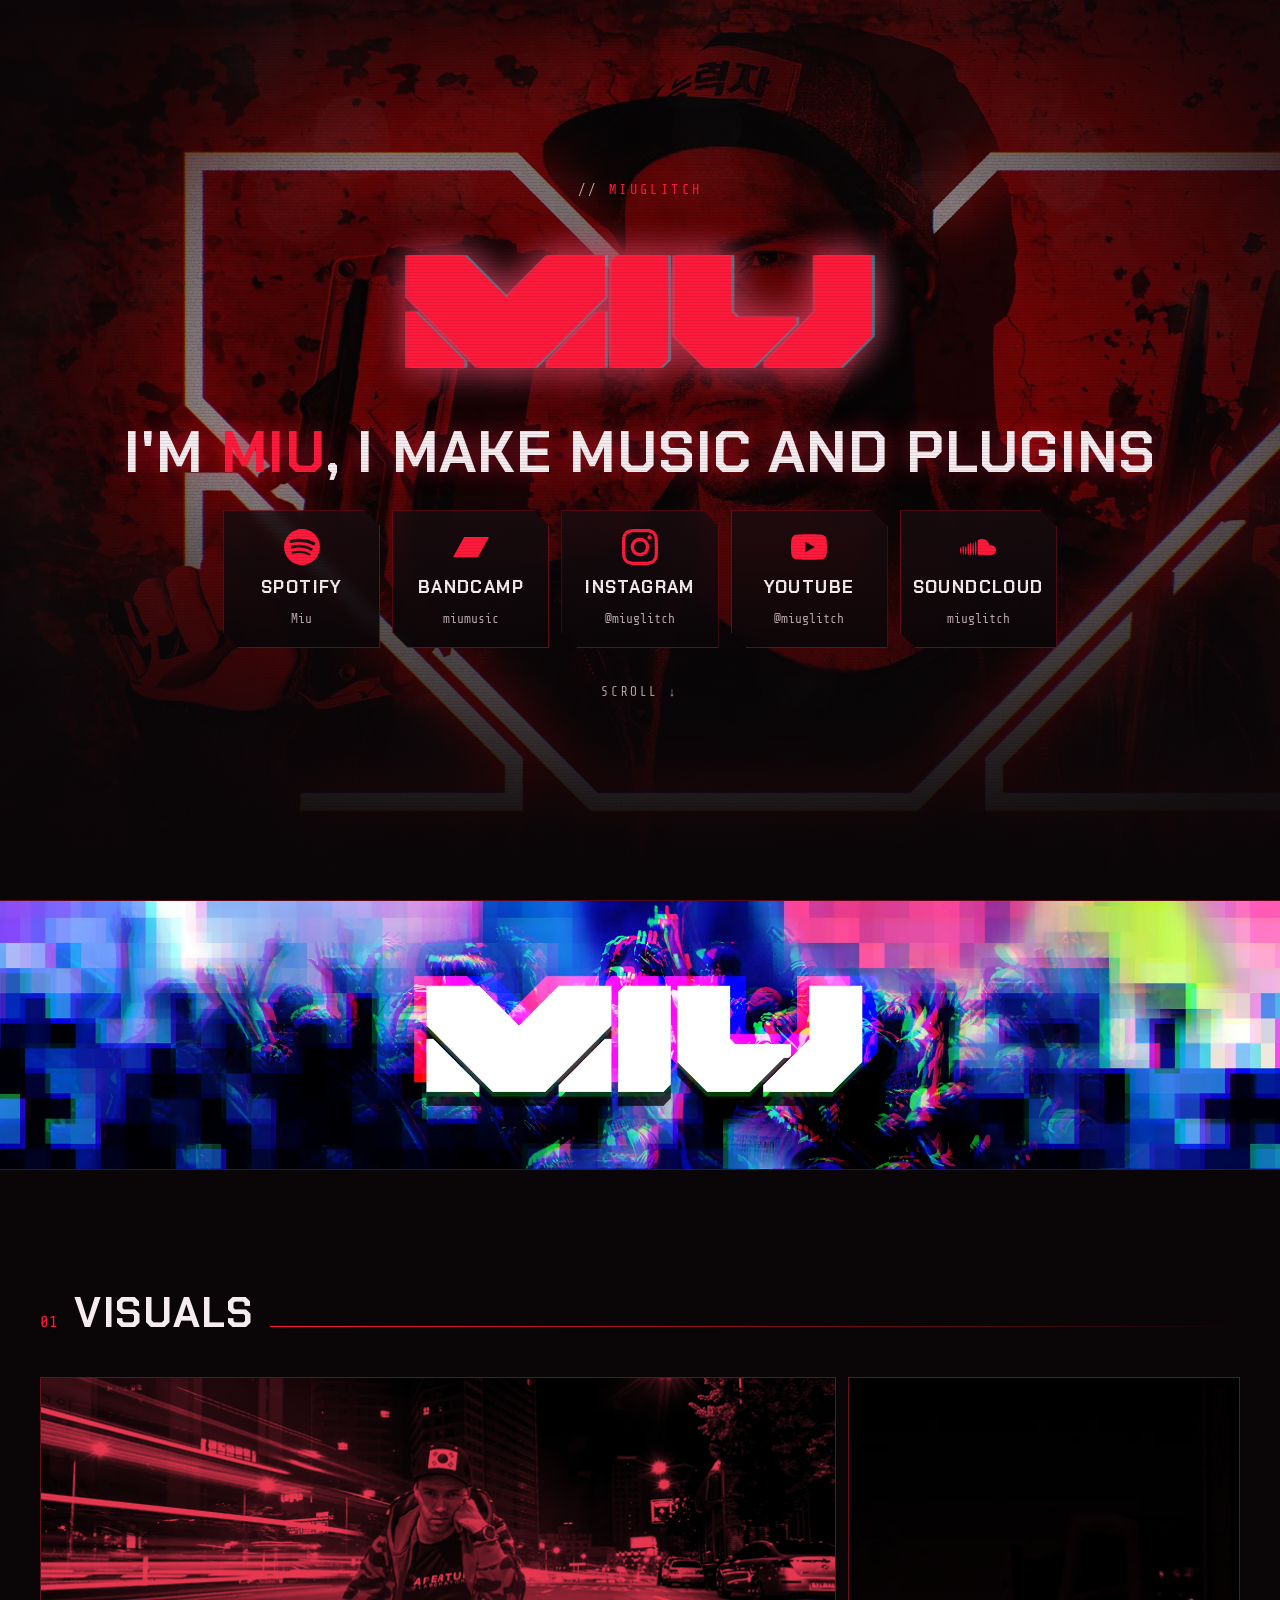
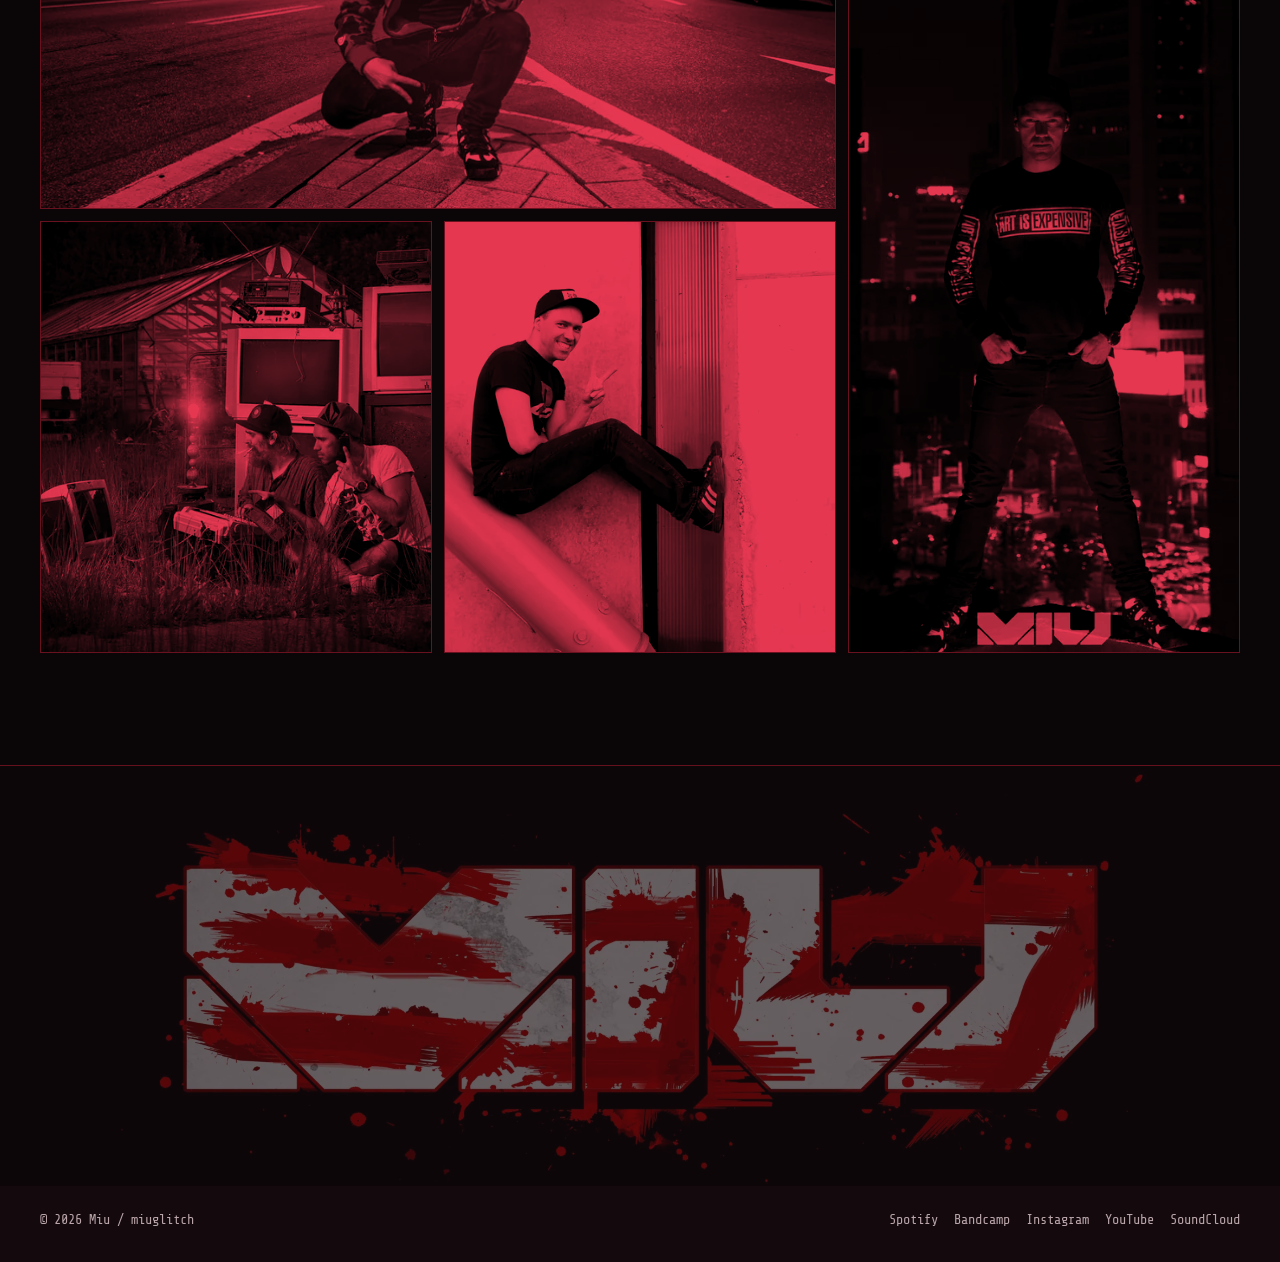
==== index.html @ 0fd90bd0 "Add Miu one-page site and launch checklist Co-Authored-By: Claude Opus 5.5 <noreply@anthropic.com> C" ====
<!doctype html>
<html lang="en">
<head>
  <meta charset="utf-8">
  <meta name="viewport" content="width=device-width, initial-scale=1">
  <title>Miu (miuglitch): music and audio plugins</title>
  <meta name="description" content="I'm Miu, I make music and plugins. Listen on Spotify, Bandcamp, SoundCloud and YouTube, and follow @miuglitch on Instagram.">
  <link rel="canonical" href="https://miuglitch.com/">
  <meta name="theme-color" content="#0a0608">
  <meta name="color-scheme" content="dark">
  <meta name="referrer" content="strict-origin-when-cross-origin">

  <!-- Favicons and touch icons -->
  <link rel="icon" href="favicon.ico" sizes="32x32">
  <link rel="icon" href="favicon.svg" type="image/svg+xml">
  <link rel="apple-touch-icon" href="apple-touch-icon.png">
  <link rel="manifest" href="site.webmanifest">

  <!-- Open Graph / social previews -->
  <meta property="og:type" content="website">
  <meta property="og:site_name" content="Miu">
  <meta property="og:title" content="Miu (miuglitch): music and audio plugins">
  <meta property="og:description" content="I'm Miu, I make music and plugins.">
  <meta property="og:url" content="https://miuglitch.com/">
  <meta property="og:image" content="https://miuglitch.com/og-image.jpg">
  <meta property="og:image:width" content="1200">
  <meta property="og:image:height" content="630">
  <meta property="og:image:alt" content="Miu in red light behind a glowing M logo">
  <meta property="og:locale" content="en_US">
  <meta name="twitter:card" content="summary_large_image">
  <meta name="twitter:title" content="Miu (miuglitch): music and audio plugins">
  <meta name="twitter:description" content="I'm Miu, I make music and plugins.">
  <meta name="twitter:image" content="https://miuglitch.com/og-image.jpg">
  <meta name="twitter:image:alt" content="Miu in red light behind a glowing M logo">

  <!-- Fonts are self-hosted: no third-party requests -->
  <link rel="preload" href="fonts/chakra-petch-latin-700-normal.woff2" as="font" type="font/woff2" crossorigin>
  <link rel="preload" as="image" href="img/hero-1600.webp" imagesrcset="img/hero-960.webp 960w, img/hero-1600.webp 1600w, img/hero-2048.webp 2048w" imagesizes="100vw" type="image/webp">
  <link rel="stylesheet" href="styles.css">

  <script type="application/ld+json">
  {
    "@context": "https://schema.org",
    "@type": "MusicGroup",
    "name": "Miu",
    "alternateName": "miuglitch",
    "url": "https://miuglitch.com/",
    "image": "https://miuglitch.com/og-image.jpg",
    "logo": "https://miuglitch.com/icons/icon-512.png",
    "description": "Miu makes music and audio plugins.",
    "sameAs": [
      "https://open.spotify.com/artist/52mRmJo0LxvODr6FIWh1Dh",
      "https://miumusic.bandcamp.com/",
      "https://www.instagram.com/miuglitch/",
      "https://www.youtube.com/@miuglitch",
      "https://soundcloud.com/miuglitch"
    ]
  }
  </script>
</head>
<body>
  <svg class="sprite" width="0" height="0" aria-hidden="true" focusable="false">
    <symbol id="i-spotify" viewBox="0 0 24 24"><path d="M12 0C5.4 0 0 5.4 0 12s5.4 12 12 12 12-5.4 12-12S18.66 0 12 0zm5.521 17.34c-.24.359-.66.48-1.021.24-2.82-1.74-6.36-2.101-10.561-1.141-.418.122-.779-.179-.899-.539-.12-.421.18-.78.54-.9 4.56-1.021 8.52-.6 11.64 1.32.42.18.479.659.301 1.02zm1.44-3.3c-.301.42-.841.6-1.262.3-3.239-1.98-8.159-2.58-11.939-1.38-.479.12-1.02-.12-1.14-.6-.12-.48.12-1.021.6-1.141C9.6 9.9 15 10.561 18.72 12.84c.361.181.54.78.241 1.2zm.12-3.36C15.24 8.4 8.82 8.16 5.16 9.301c-.6.179-1.2-.181-1.38-.721-.18-.601.18-1.2.72-1.381 4.26-1.26 11.28-1.02 15.721 1.621.539.3.719 1.02.419 1.56-.299.421-1.02.599-1.559.3z"/></symbol>
    <symbol id="i-bandcamp" viewBox="0 0 24 24"><path d="M0 18.75l7.437-13.5H24l-7.438 13.5H0z"/></symbol>
    <symbol id="i-instagram" viewBox="0 0 24 24"><path d="M7.0301.084c-1.2768.0602-2.1487.264-2.911.5634-.7888.3075-1.4575.72-2.1228 1.3877-.6652.6677-1.075 1.3368-1.3802 2.127-.2954.7638-.4956 1.6365-.552 2.914-.0564 1.2775-.0689 1.6882-.0626 4.947.0062 3.2586.0206 3.6671.0825 4.9473.061 1.2765.264 2.1482.5635 2.9107.308.7889.72 1.4573 1.388 2.1228.6679.6655 1.3365 1.0743 2.1285 1.38.7632.295 1.6361.4961 2.9134.552 1.2773.056 1.6884.069 4.9462.0627 3.2578-.0062 3.668-.0207 4.9478-.0814 1.28-.0607 2.147-.2652 2.9098-.5633.7889-.3086 1.4578-.72 2.1228-1.3881.665-.6682 1.0745-1.3378 1.3795-2.1284.2957-.7632.4966-1.636.552-2.9124.056-1.2809.0692-1.6898.063-4.948-.0063-3.2583-.021-3.6668-.0817-4.9465-.0607-1.2797-.264-2.1487-.5633-2.9117-.3084-.7889-.72-1.4568-1.3876-2.1228C21.2982 1.33 20.628.9208 19.8378.6165 19.074.321 18.2017.1197 16.9244.0645 15.6471.0093 15.236-.005 11.977.0014 8.718.0076 8.31.0215 7.0301.0839m.1402 21.6932c-1.17-.0509-1.8053-.2453-2.2287-.408-.5606-.216-.96-.4771-1.3819-.895-.422-.4178-.6811-.8186-.9-1.378-.1644-.4234-.3624-1.058-.4171-2.228-.0595-1.2645-.072-1.6442-.079-4.848-.007-3.2037.0053-3.583.0607-4.848.05-1.169.2456-1.805.408-2.2282.216-.5613.4762-.96.895-1.3816.4188-.4217.8184-.6814 1.3783-.9003.423-.1651 1.0575-.3614 2.227-.4171 1.2655-.06 1.6447-.072 4.848-.079 3.2033-.007 3.5835.005 4.8495.0608 1.169.0508 1.8053.2445 2.228.408.5608.216.96.4754 1.3816.895.4217.4194.6816.8176.9005 1.3787.1653.4217.3617 1.056.4169 2.2263.0602 1.2655.0739 1.645.0796 4.848.0058 3.203-.0055 3.5834-.061 4.848-.051 1.17-.245 1.8055-.408 2.2294-.216.5604-.4763.96-.8954 1.3814-.419.4215-.8181.6811-1.3783.9-.4224.1649-1.0577.3617-2.2262.4174-1.2656.0595-1.6448.072-4.8493.079-3.2045.007-3.5825-.006-4.848-.0608M16.953 5.5864A1.44 1.44 0 1 0 18.39 4.144a1.44 1.44 0 0 0-1.437 1.4424M5.8385 12.012c.0067 3.4032 2.7706 6.1557 6.173 6.1493 3.4026-.0065 6.157-2.7701 6.1506-6.1733-.0065-3.4032-2.771-6.1565-6.174-6.1498-3.403.0067-6.156 2.771-6.1496 6.1738M8 12.0077a4 4 0 1 1 4.008 3.9921A3.9996 3.9996 0 0 1 8 12.0077"/></symbol>
    <symbol id="i-youtube" viewBox="0 0 24 24"><path d="M23.498 6.186a3.016 3.016 0 0 0-2.122-2.136C19.505 3.545 12 3.545 12 3.545s-7.505 0-9.377.505A3.017 3.017 0 0 0 .502 6.186C0 8.07 0 12 0 12s0 3.93.502 5.814a3.016 3.016 0 0 0 2.122 2.136c1.871.505 9.376.505 9.376.505s7.505 0 9.377-.505a3.015 3.015 0 0 0 2.122-2.136C24 15.93 24 12 24 12s0-3.93-.502-5.814zM9.545 15.568V8.432L15.818 12l-6.273 3.568z"/></symbol>
    <symbol id="i-soundcloud" viewBox="0 0 24 24"><path d="M23.999 14.165c-.052 1.796-1.612 3.169-3.4 3.169h-8.18a.68.68 0 0 1-.675-.683V7.862a.747.747 0 0 1 .452-.724s.75-.513 2.333-.513a5.364 5.364 0 0 1 2.763.755 5.433 5.433 0 0 1 2.57 3.54c.282-.08.574-.121.868-.12.884 0 1.73.358 2.347.992s.948 1.49.922 2.373ZM10.721 8.421c.247 2.98.427 5.697 0 8.672a.264.264 0 0 1-.53 0c-.395-2.946-.22-5.718 0-8.672a.264.264 0 0 1 .53 0ZM9.072 9.448c.285 2.659.37 4.986-.006 7.655a.277.277 0 0 1-.55 0c-.331-2.63-.256-5.02 0-7.655a.277.277 0 0 1 .556 0Zm-1.663-.257c.27 2.726.39 5.171 0 7.904a.266.266 0 0 1-.532 0c-.38-2.69-.257-5.21 0-7.904a.266.266 0 0 1 .532 0Zm-1.647.77a26.108 26.108 0 0 1-.008 7.147.272.272 0 0 1-.542 0 27.955 27.955 0 0 1 0-7.147.275.275 0 0 1 .55 0Zm-1.67 1.769c.421 1.865.228 3.5-.029 5.388a.257.257 0 0 1-.514 0c-.21-1.858-.398-3.549 0-5.389a.272.272 0 0 1 .543 0Zm-1.655-.273c.388 1.897.26 3.508-.01 5.412-.026.28-.514.283-.54 0-.244-1.878-.347-3.54-.01-5.412a.283.283 0 0 1 .56 0Zm-1.668.911c.4 1.268.257 2.292-.026 3.572a.257.257 0 0 1-.514 0c-.241-1.262-.354-2.312-.023-3.572a.283.283 0 0 1 .563 0Z"/></symbol>
  </svg>

  <a class="skip-link" href="#links">Skip to links</a>

  <header class="hero">
    <picture class="hero__bg">
      <source type="image/webp" srcset="img/hero-960.webp 960w, img/hero-1600.webp 1600w, img/hero-2048.webp 2048w" sizes="100vw">
      <img src="img/hero-1600.jpg" srcset="img/hero-960.jpg 960w, img/hero-1600.jpg 1600w, img/hero-2048.jpg 2048w" sizes="100vw" width="1600" height="900" alt="" fetchpriority="high" decoding="async">
    </picture>

    <div class="hero__inner">
      <p class="tag">miuglitch</p>

      <img class="logo" src="logo.svg" width="1332" height="432" alt="Miu">

      <h1 class="headline glitch" data-text="I'M MIU, I MAKE MUSIC AND PLUGINS">
        I'm <span class="accent">Miu</span>, I make music and plugins
      </h1>

      <nav id="links" aria-label="Miu on other sites">
        <ul class="socials">
          <li>
            <a class="social" href="https://open.spotify.com/artist/52mRmJo0LxvODr6FIWh1Dh" rel="me noopener">
              <svg aria-hidden="true"><use href="#i-spotify"/></svg>
              <span class="social__name">Spotify</span>
              <span class="social__handle">Miu</span>
            </a>
          </li>
          <li>
            <a class="social" href="https://miumusic.bandcamp.com/" rel="me noopener">
              <svg aria-hidden="true"><use href="#i-bandcamp"/></svg>
              <span class="social__name">Bandcamp</span>
              <span class="social__handle">miumusic</span>
            </a>
          </li>
          <li>
            <a class="social" href="https://www.instagram.com/miuglitch/" rel="me noopener">
              <svg aria-hidden="true"><use href="#i-instagram"/></svg>
              <span class="social__name">Instagram</span>
              <span class="social__handle">@miuglitch</span>
            </a>
          </li>
          <li>
            <a class="social" href="https://www.youtube.com/@miuglitch" rel="me noopener">
              <svg aria-hidden="true"><use href="#i-youtube"/></svg>
              <span class="social__name">YouTube</span>
              <span class="social__handle">@miuglitch</span>
            </a>
          </li>
          <li>
            <a class="social" href="https://soundcloud.com/miuglitch" rel="me noopener">
              <svg aria-hidden="true"><use href="#i-soundcloud"/></svg>
              <span class="social__name">SoundCloud</span>
              <span class="social__handle">miuglitch</span>
            </a>
          </li>
        </ul>
      </nav>

      <a class="scroll-hint" href="#gallery">Scroll &darr;</a>
    </div>
  </header>

  <main>
    <div class="banner">
      <picture>
        <source type="image/webp" srcset="img/banner-1240.webp 1240w, img/banner-2480.webp 2480w" sizes="100vw">
        <img src="img/banner-1240.jpg" srcset="img/banner-1240.jpg 1240w, img/banner-2480.jpg 2480w" sizes="100vw" width="2480" height="520" alt="The Miu logo over a glitched, neon-lit concert crowd" loading="lazy" decoding="async">
      </picture>
    </div>

    <section id="gallery" class="section" aria-labelledby="gallery-title">
      <div class="section__head">
        <span class="idx">01</span>
        <h2 id="gallery-title">Visuals</h2>
        <span class="rule" aria-hidden="true"></span>
      </div>

      <div class="gallery">
        <figure class="shot shot--a">
          <picture>
            <source type="image/webp" srcset="img/crossing-800.webp 800w, img/crossing-1600.webp 1600w" sizes="(max-width: 900px) 100vw, 800px">
            <img src="img/crossing-800.jpg" srcset="img/crossing-800.jpg 800w, img/crossing-1600.jpg 1600w" sizes="(max-width: 900px) 100vw, 800px" width="1600" height="855" alt="Miu crouching on a city street at night with light trails behind" loading="lazy" decoding="async">
          </picture>
        </figure>
        <figure class="shot shot--b">
          <picture>
            <source type="image/webp" srcset="img/rex-600.webp 600w, img/rex-1200.webp 1200w" sizes="(max-width: 900px) 50vw, 400px">
            <img src="img/rex-600.jpg" srcset="img/rex-600.jpg 600w, img/rex-1200.jpg 1200w" sizes="(max-width: 900px) 50vw, 400px" width="1200" height="2084" alt="Miu standing on a rooftop above a city at night" loading="lazy" decoding="async">
          </picture>
        </figure>
        <figure class="shot shot--c">
          <picture>
            <source type="image/webp" srcset="img/wall-800.webp 800w, img/wall-1600.webp 1600w" sizes="(max-width: 900px) 50vw, 400px">
            <img src="img/wall-800.jpg" srcset="img/wall-800.jpg 800w, img/wall-1600.jpg 1600w" sizes="(max-width: 900px) 50vw, 400px" width="1600" height="992" alt="Miu and a friend sitting in tall grass in front of a wall of old TVs and stereo gear" loading="lazy" decoding="async">
          </picture>
        </figure>
        <figure class="shot shot--d">
          <picture>
            <source type="image/webp" srcset="img/miu-800.webp 800w, img/miu-1600.webp 1600w" sizes="(max-width: 900px) 50vw, 400px">
            <img src="img/miu-800.jpg" srcset="img/miu-800.jpg 800w, img/miu-1600.jpg 1600w" sizes="(max-width: 900px) 50vw, 400px" width="1600" height="1066" alt="Miu sitting on a railing, smiling and making a peace sign" loading="lazy" decoding="async">
          </picture>
        </figure>
      </div>
    </section>
  </main>

  <footer class="footer">
    <div class="footer__art" aria-hidden="true">
      <picture>
        <source type="image/webp" srcset="img/splatter-960.webp 960w, img/splatter-1920.webp 1920w" sizes="100vw">
        <img src="img/splatter-960.jpg" srcset="img/splatter-960.jpg 960w, img/splatter-1920.jpg 1920w" sizes="100vw" width="1920" height="1080" alt="" loading="lazy" decoding="async">
      </picture>
    </div>
    <div class="footer__bar">
      <span>&copy; 2026 Miu / miuglitch</span>
      <ul class="footer__links">
        <li><a href="https://open.spotify.com/artist/52mRmJo0LxvODr6FIWh1Dh">Spotify</a></li>
        <li><a href="https://miumusic.bandcamp.com/">Bandcamp</a></li>
        <li><a href="https://www.instagram.com/miuglitch/">Instagram</a></li>
        <li><a href="https://www.youtube.com/@miuglitch">YouTube</a></li>
        <li><a href="https://soundcloud.com/miuglitch">SoundCloud</a></li>
      </ul>
    </div>
  </footer>
</body>
</html>
---- styles.css ----
/* Miu — one-page site. No JavaScript needed. */

@font-face {
  font-family: "Chakra Petch";
  src: url("fonts/chakra-petch-latin-500-normal.woff2") format("woff2");
  font-weight: 500;
  font-display: swap;
}
@font-face {
  font-family: "Chakra Petch";
  src: url("fonts/chakra-petch-latin-700-normal.woff2") format("woff2");
  font-weight: 700;
  font-display: swap;
}
@font-face {
  font-family: "Share Tech Mono";
  src: url("fonts/share-tech-mono-latin-400-normal.woff2") format("woff2");
  font-weight: 400;
  font-display: swap;
}

:root {
  --bg: #0a0608;
  --bg-2: #140a0d;
  --panel: #1a0c10;
  --red: #ff1a3c;
  --red-deep: #b0001c;
  --red-glow: rgba(255, 26, 60, 0.55);
  --cyan: #19f0ff;
  --text: #f4ecee;
  --muted: #b9a5aa;
  --line: rgba(255, 26, 60, 0.35);
  --display: "Chakra Petch", "Arial Narrow", system-ui, sans-serif;
  --mono: "Share Tech Mono", ui-monospace, "SFMono-Regular", Menlo, monospace;
  color-scheme: dark;
}

*, *::before, *::after { box-sizing: border-box; }

html { background: var(--bg); scroll-behavior: smooth; }

body {
  margin: 0;
  min-height: 100vh;
  background: var(--bg);
  color: var(--text);
  font-family: var(--display);
  font-weight: 500;
  line-height: 1.5;
  -webkit-font-smoothing: antialiased;
  overflow-x: hidden;
}

img { display: block; max-width: 100%; height: auto; }

a { color: inherit; }

.skip-link {
  position: absolute;
  left: 1rem;
  top: -4rem;
  z-index: 100;
  padding: 0.6rem 1rem;
  background: var(--red);
  color: #000;
  font-weight: 700;
  text-decoration: none;
}
.skip-link:focus { top: 1rem; }

:focus-visible {
  outline: 2px solid var(--cyan);
  outline-offset: 3px;
}

/* Scanlines over the whole page */
body::after {
  content: "";
  pointer-events: none;
  position: fixed;
  inset: 0;
  z-index: 50;
  background: repeating-linear-gradient(
    to bottom,
    rgba(0, 0, 0, 0) 0,
    rgba(0, 0, 0, 0) 2px,
    rgba(0, 0, 0, 0.18) 3px
  );
  mix-blend-mode: multiply;
}

/* ---------- HERO ---------- */

.hero {
  position: relative;
  min-height: 100svh;
  display: grid;
  place-items: center;
  padding: clamp(2.5rem, 6vh, 5rem) 1rem clamp(3rem, 8vh, 6rem);
  isolation: isolate;
  overflow: hidden;
}

.hero__bg,
.hero__bg img {
  position: absolute;
  inset: 0;
  width: 100%;
  height: 100%;
  object-fit: cover;
  object-position: 50% 30%;
  z-index: -2;
}

.hero::before {
  content: "";
  position: absolute;
  inset: 0;
  z-index: -1;
  background:
    radial-gradient(ellipse at 50% 45%, rgba(10, 6, 8, 0.62) 0%, rgba(10, 6, 8, 0.45) 45%, rgba(10, 6, 8, 0.8) 85%),
    linear-gradient(to bottom, rgba(10, 6, 8, 0.15) 0%, rgba(10, 6, 8, 0) 50%, var(--bg) 98%);
}

.hero__inner {
  width: min(100%, 1040px);
  display: flex;
  flex-direction: column;
  align-items: center;
  text-align: center;
  gap: clamp(1.25rem, 3vh, 2rem);
}

.tag {
  font-family: var(--mono);
  font-size: 0.85rem;
  letter-spacing: 0.25em;
  text-transform: uppercase;
  color: var(--red);
  margin: 0;
}
.tag::before { content: "// "; color: var(--muted); }

.logo {
  width: min(78vw, 520px);
  height: auto;
  filter: drop-shadow(0 0 18px var(--red-glow)) drop-shadow(3px 0 0 rgba(25, 240, 255, 0.55)) drop-shadow(-3px 0 0 rgba(255, 26, 60, 0.9));
  animation: flicker 6s infinite steps(1);
}

.headline {
  position: relative;
  margin: 0;
  font-weight: 700;
  font-size: clamp(1.6rem, 5.2vw, 3.6rem);
  line-height: 1.05;
  letter-spacing: 0.02em;
  text-transform: uppercase;
  text-shadow: 0 0 22px var(--red-glow);
}
.headline .accent { color: var(--red); }

/* Glitch layers, driven by data-text */
.glitch { position: relative; }
.glitch::before,
.glitch::after {
  content: attr(data-text);
  position: absolute;
  inset: 0;
  pointer-events: none;
  opacity: 0;
}
.glitch::before {
  color: var(--cyan);
  transform: translate(-2px, 0);
  clip-path: inset(0 0 62% 0);
  animation: glitch-a 3.2s infinite steps(2);
  mix-blend-mode: screen;
}
.glitch::after {
  color: var(--red);
  transform: translate(2px, 0);
  clip-path: inset(58% 0 0 0);
  animation: glitch-b 2.7s infinite steps(2);
  mix-blend-mode: screen;
}

/* ---------- SOCIAL LINKS ---------- */

.socials {
  list-style: none;
  margin: 0;
  padding: 0;
  width: 100%;
  display: grid;
  grid-template-columns: repeat(5, minmax(0, 1fr));
  gap: 0.75rem;
}

.social {
  --c: var(--red);
  position: relative;
  display: flex;
  flex-direction: column;
  align-items: center;
  justify-content: center;
  gap: 0.6rem;
  min-height: 132px;
  padding: 1.1rem 0.75rem;
  text-decoration: none;
  background: linear-gradient(180deg, rgba(26, 12, 16, 0.85), rgba(10, 6, 8, 0.92));
  border: 1px solid var(--line);
  clip-path: polygon(0 0, calc(100% - 16px) 0, 100% 16px, 100% 100%, 16px 100%, 0 calc(100% - 16px));
  transition: transform 0.15s ease, background 0.15s ease, border-color 0.15s ease, color 0.15s ease;
  backdrop-filter: blur(4px);
}
.social::before {
  /* corner notch line */
  content: "";
  position: absolute;
  top: 0;
  right: 0;
  width: 23px;
  height: 1px;
  background: var(--red);
  transform-origin: right top;
  transform: rotate(45deg) translate(0, -0.5px);
}
.social svg {
  width: 36px;
  height: 36px;
  fill: var(--red);
  transition: fill 0.15s ease, transform 0.15s ease;
}
.social__name {
  font-weight: 700;
  font-size: 1.1rem;
  letter-spacing: 0.08em;
  text-transform: uppercase;
}
.social__handle {
  font-family: var(--mono);
  font-size: 0.8rem;
  color: var(--muted);
}

.social:hover,
.social:focus-visible {
  background: var(--red);
  border-color: var(--red);
  color: #0a0608;
  transform: translateY(-3px);
  box-shadow: 0 0 28px var(--red-glow);
}
.social:hover svg,
.social:focus-visible svg { fill: #0a0608; transform: scale(1.08); }
.social:hover .social__handle,
.social:focus-visible .social__handle { color: #2a0a10; }
.social:focus-visible { outline-color: var(--cyan); }

.scroll-hint {
  margin-top: 0.5rem;
  font-family: var(--mono);
  font-size: 0.8rem;
  letter-spacing: 0.2em;
  text-transform: uppercase;
  color: var(--muted);
  text-decoration: none;
}
.scroll-hint:hover { color: var(--red); }

/* ---------- BANNER ---------- */

.banner {
  position: relative;
  border-block: 1px solid var(--line);
  background: #000;
}
.banner img { width: 100%; aspect-ratio: 2480 / 520; object-fit: cover; }

/* ---------- GALLERY ---------- */

.section {
  width: min(100% - 2rem, 1200px);
  margin-inline: auto;
  padding-block: clamp(3.5rem, 9vw, 7rem);
}

.section__head {
  display: flex;
  align-items: baseline;
  gap: 1rem;
  margin-bottom: 2rem;
}
.section__head h2 {
  margin: 0;
  font-size: clamp(1.6rem, 4vw, 2.6rem);
  text-transform: uppercase;
  letter-spacing: 0.04em;
}
.section__head .rule {
  flex: 1;
  height: 1px;
  background: linear-gradient(90deg, var(--red), transparent);
}
.section__head .idx { font-family: var(--mono); color: var(--red); }

.gallery {
  display: grid;
  grid-template-columns: repeat(12, 1fr);
  grid-auto-rows: clamp(140px, 17vw, 210px);
  gap: 0.75rem;
}
.shot {
  position: relative;
  margin: 0;
  overflow: hidden;
  background: var(--panel);
  border: 1px solid var(--line);
}
.shot img {
  width: 100%;
  height: 100%;
  object-fit: cover;
  filter: grayscale(1) contrast(1.15) brightness(0.9);
  transition: filter 0.35s ease, transform 0.6s ease;
}
.shot::after {
  /* red duotone wash */
  content: "";
  position: absolute;
  inset: 0;
  background: var(--red);
  mix-blend-mode: multiply;
  opacity: 0.85;
  transition: opacity 0.35s ease;
  pointer-events: none;
}
.shot:hover img { filter: none; transform: scale(1.03); }
.shot:hover::after { opacity: 0; }

.shot--a { grid-column: 1 / span 8; grid-row: span 2; }
.shot--b { grid-column: 9 / span 4; grid-row: span 4; }
.shot--c { grid-column: 1 / span 4; grid-row: span 2; }
.shot--d { grid-column: 5 / span 4; grid-row: span 2; }
.shot--a img { object-position: 50% 45%; }
.shot--b img { object-position: 50% 30%; }
.shot--c img { object-position: 40% 40%; }
.shot--d img { object-position: 60% 50%; }

/* ---------- FOOTER ---------- */

.footer {
  position: relative;
  border-top: 1px solid var(--line);
  background: var(--bg-2);
  overflow: hidden;
}
.footer__art { opacity: 0.35; }
.footer__art img { width: 100%; max-height: 420px; object-fit: cover; }
.footer__bar {
  width: min(100% - 2rem, 1200px);
  margin-inline: auto;
  padding: 1.5rem 0 2rem;
  display: flex;
  flex-wrap: wrap;
  justify-content: space-between;
  gap: 1rem;
  font-family: var(--mono);
  font-size: 0.85rem;
  color: var(--muted);
}
.footer__links { display: flex; flex-wrap: wrap; gap: 1rem; list-style: none; margin: 0; padding: 0; }
.footer__links a { text-decoration: none; }
.footer__links a:hover { color: var(--red); }

/* ---------- 404 ---------- */

.notfound {
  min-height: 100svh;
  display: grid;
  place-items: center;
  text-align: center;
  padding: 2rem 1rem;
  background:
    linear-gradient(rgba(10, 6, 8, 0.82), rgba(10, 6, 8, 0.92)),
    url("img/splatter-960.webp") center / cover no-repeat,
    var(--bg);
}
.notfound h1 {
  margin: 0;
  font-size: clamp(5rem, 22vw, 12rem);
  line-height: 1;
  color: var(--red);
  text-shadow: 0 0 30px var(--red-glow);
}
.notfound p { font-family: var(--mono); color: var(--muted); margin: 1rem 0 2rem; }
.btn {
  display: inline-block;
  padding: 0.9rem 1.6rem;
  border: 1px solid var(--red);
  color: var(--text);
  text-decoration: none;
  text-transform: uppercase;
  letter-spacing: 0.1em;
  font-weight: 700;
}
.btn:hover, .btn:focus-visible { background: var(--red); color: #0a0608; }

/* ---------- ANIMATION ---------- */

@keyframes glitch-a {
  0%, 86%, 100% { transform: translate(0, 0); opacity: 0; }
  88% { transform: translate(-4px, -1px); opacity: 0.85; clip-path: inset(10% 0 60% 0); }
  92% { transform: translate(3px, 1px); opacity: 0.85; clip-path: inset(40% 0 30% 0); }
  95% { transform: translate(-2px, 0); opacity: 0.85; clip-path: inset(70% 0 5% 0); }
}
@keyframes glitch-b {
  0%, 80%, 100% { transform: translate(0, 0); opacity: 0; }
  83% { transform: translate(4px, 1px); opacity: 0.85; clip-path: inset(55% 0 20% 0); }
  87% { transform: translate(-3px, -1px); opacity: 0.85; clip-path: inset(15% 0 70% 0); }
  90% { transform: translate(2px, 0); opacity: 0.85; clip-path: inset(80% 0 0 0); }
}
@keyframes flicker {
  0%, 100% { opacity: 1; }
  92% { opacity: 0.85; transform: translateX(2px); }
  93% { opacity: 1; transform: none; }
  96% { opacity: 0.7; transform: translateX(-3px) skewX(-6deg); }
  97% { opacity: 1; transform: none; }
}

@media (prefers-reduced-motion: reduce) {
  html { scroll-behavior: auto; }
  *, *::before, *::after { animation: none !important; transition: none !important; }
}

/* ---------- RESPONSIVE ---------- */

@media (max-width: 900px) {
  .socials { grid-template-columns: repeat(3, minmax(0, 1fr)); }
  .gallery { grid-template-columns: repeat(2, 1fr); grid-auto-rows: 46vw; }
  .shot--a { grid-column: 1 / -1; grid-row: span 1; }
  .shot--b { grid-column: 1 / span 1; grid-row: span 2; }
  .shot--c, .shot--d { grid-column: 2 / span 1; grid-row: span 1; }
}

@media (max-width: 560px) {
  .socials { grid-template-columns: repeat(2, minmax(0, 1fr)); gap: 0.6rem; }
  .socials li:last-child { grid-column: 1 / -1; }
  .social { min-height: 104px; padding: 0.9rem 0.5rem; }
  .social svg { width: 30px; height: 30px; }
  .social__name { font-size: 1rem; }
  .social__handle { font-size: 0.72rem; }
  /* Touch devices have no hover: show photos in color */
}

@media (hover: none) {
  .shot img { filter: contrast(1.05); }
  .shot::after { opacity: 0.18; }
}
.sprite { position: absolute; width: 0; height: 0; overflow: hidden; }
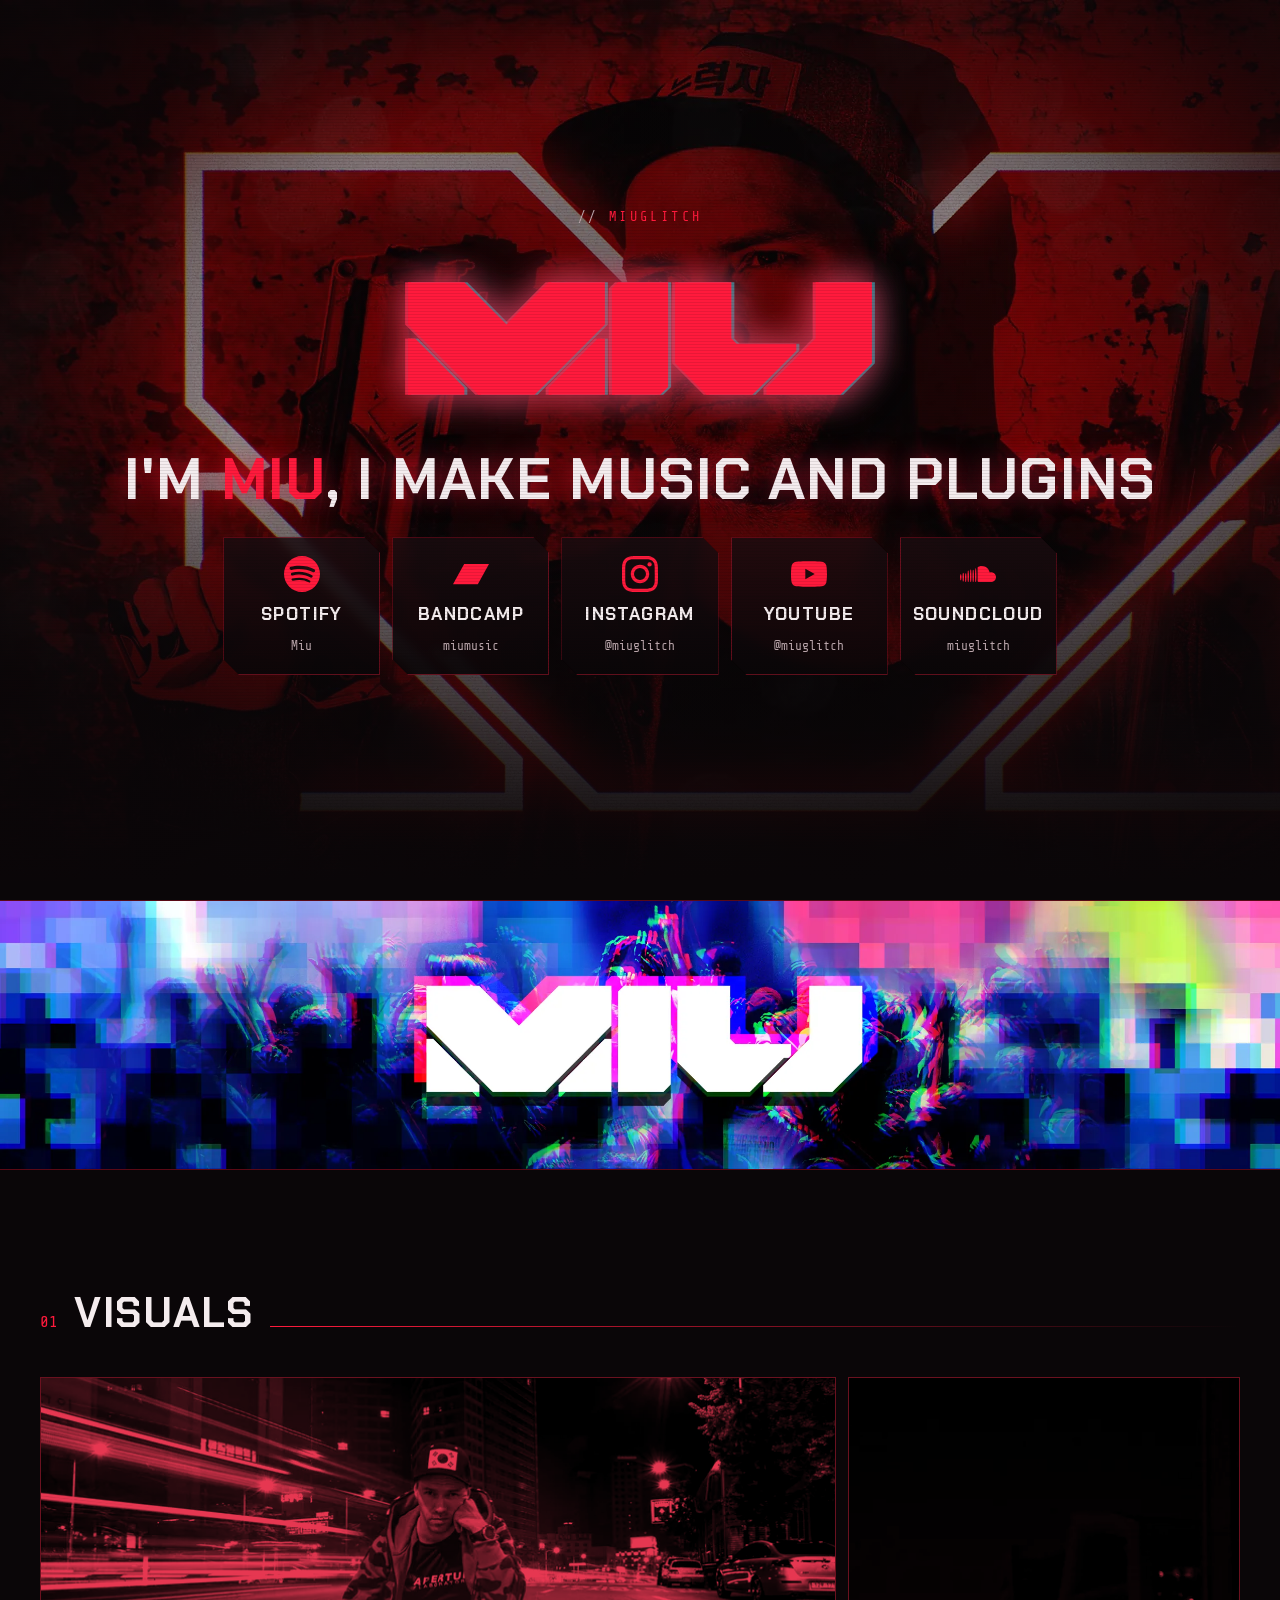
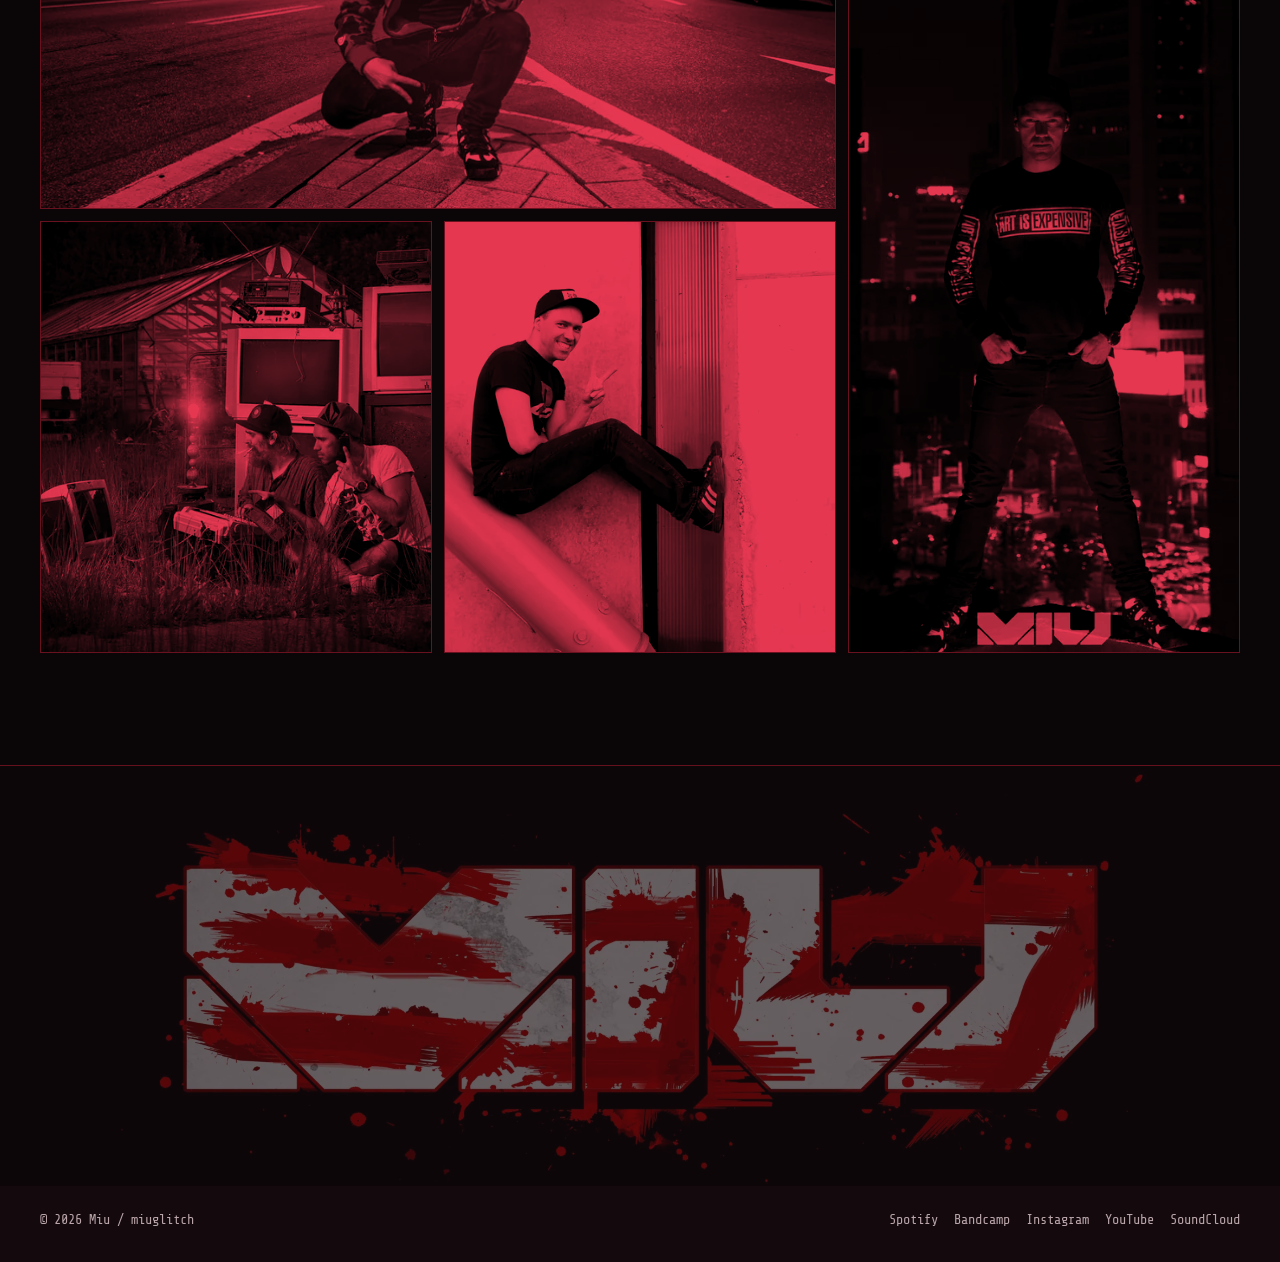
==== commit dcbac610: "Open external links in a new tab and remove scroll hint Co-Authored-By: Claude Opus 5.5 <noreply@ant" ====
--- a/index.html
+++ b/index.html
@@ -87,44 +87,47 @@
       <nav id="links" aria-label="Miu on other sites">
         <ul class="socials">
           <li>
-            <a class="social" href="https://open.spotify.com/artist/52mRmJo0LxvODr6FIWh1Dh" rel="me noopener">
+            <a class="social" href="https://open.spotify.com/artist/52mRmJo0LxvODr6FIWh1Dh" target="_blank" rel="me noopener noreferrer">
               <svg aria-hidden="true"><use href="#i-spotify"/></svg>
               <span class="social__name">Spotify</span>
+              <span class="sr-only">(opens in a new tab)</span>
               <span class="social__handle">Miu</span>
             </a>
           </li>
           <li>
-            <a class="social" href="https://miumusic.bandcamp.com/" rel="me noopener">
+            <a class="social" href="https://miumusic.bandcamp.com/" target="_blank" rel="me noopener noreferrer">
               <svg aria-hidden="true"><use href="#i-bandcamp"/></svg>
               <span class="social__name">Bandcamp</span>
+              <span class="sr-only">(opens in a new tab)</span>
               <span class="social__handle">miumusic</span>
             </a>
           </li>
           <li>
-            <a class="social" href="https://www.instagram.com/miuglitch/" rel="me noopener">
+            <a class="social" href="https://www.instagram.com/miuglitch/" target="_blank" rel="me noopener noreferrer">
               <svg aria-hidden="true"><use href="#i-instagram"/></svg>
               <span class="social__name">Instagram</span>
+              <span class="sr-only">(opens in a new tab)</span>
               <span class="social__handle">@miuglitch</span>
             </a>
           </li>
           <li>
-            <a class="social" href="https://www.youtube.com/@miuglitch" rel="me noopener">
+            <a class="social" href="https://www.youtube.com/@miuglitch" target="_blank" rel="me noopener noreferrer">
               <svg aria-hidden="true"><use href="#i-youtube"/></svg>
               <span class="social__name">YouTube</span>
+              <span class="sr-only">(opens in a new tab)</span>
               <span class="social__handle">@miuglitch</span>
             </a>
           </li>
           <li>
-            <a class="social" href="https://soundcloud.com/miuglitch" rel="me noopener">
+            <a class="social" href="https://soundcloud.com/miuglitch" target="_blank" rel="me noopener noreferrer">
               <svg aria-hidden="true"><use href="#i-soundcloud"/></svg>
               <span class="social__name">SoundCloud</span>
+              <span class="sr-only">(opens in a new tab)</span>
               <span class="social__handle">miuglitch</span>
             </a>
           </li>
         </ul>
       </nav>
-
-      <a class="scroll-hint" href="#gallery">Scroll &darr;</a>
     </div>
   </header>
 
@@ -182,11 +185,11 @@
     <div class="footer__bar">
       <span>&copy; 2026 Miu / miuglitch</span>
       <ul class="footer__links">
-        <li><a href="https://open.spotify.com/artist/52mRmJo0LxvODr6FIWh1Dh">Spotify</a></li>
-        <li><a href="https://miumusic.bandcamp.com/">Bandcamp</a></li>
-        <li><a href="https://www.instagram.com/miuglitch/">Instagram</a></li>
-        <li><a href="https://www.youtube.com/@miuglitch">YouTube</a></li>
-        <li><a href="https://soundcloud.com/miuglitch">SoundCloud</a></li>
+        <li><a href="https://open.spotify.com/artist/52mRmJo0LxvODr6FIWh1Dh" target="_blank" rel="noopener noreferrer">Spotify<span class="sr-only"> (opens in a new tab)</span></a></li>
+        <li><a href="https://miumusic.bandcamp.com/" target="_blank" rel="noopener noreferrer">Bandcamp<span class="sr-only"> (opens in a new tab)</span></a></li>
+        <li><a href="https://www.instagram.com/miuglitch/" target="_blank" rel="noopener noreferrer">Instagram<span class="sr-only"> (opens in a new tab)</span></a></li>
+        <li><a href="https://www.youtube.com/@miuglitch" target="_blank" rel="noopener noreferrer">YouTube<span class="sr-only"> (opens in a new tab)</span></a></li>
+        <li><a href="https://soundcloud.com/miuglitch" target="_blank" rel="noopener noreferrer">SoundCloud<span class="sr-only"> (opens in a new tab)</span></a></li>
       </ul>
     </div>
   </footer>
--- a/styles.css
+++ b/styles.css
@@ -258,17 +258,6 @@
 .social:focus-visible .social__handle { color: #2a0a10; }
 .social:focus-visible { outline-color: var(--cyan); }
 
-.scroll-hint {
-  margin-top: 0.5rem;
-  font-family: var(--mono);
-  font-size: 0.8rem;
-  letter-spacing: 0.2em;
-  text-transform: uppercase;
-  color: var(--muted);
-  text-decoration: none;
-}
-.scroll-hint:hover { color: var(--red); }
-
 /* ---------- BANNER ---------- */
 
 .banner {
@@ -459,3 +448,4 @@
   .shot::after { opacity: 0.18; }
 }
 .sprite { position: absolute; width: 0; height: 0; overflow: hidden; }
+.sr-only { position: absolute; width: 1px; height: 1px; padding: 0; margin: -1px; overflow: hidden; clip: rect(0 0 0 0); white-space: nowrap; border: 0; }
